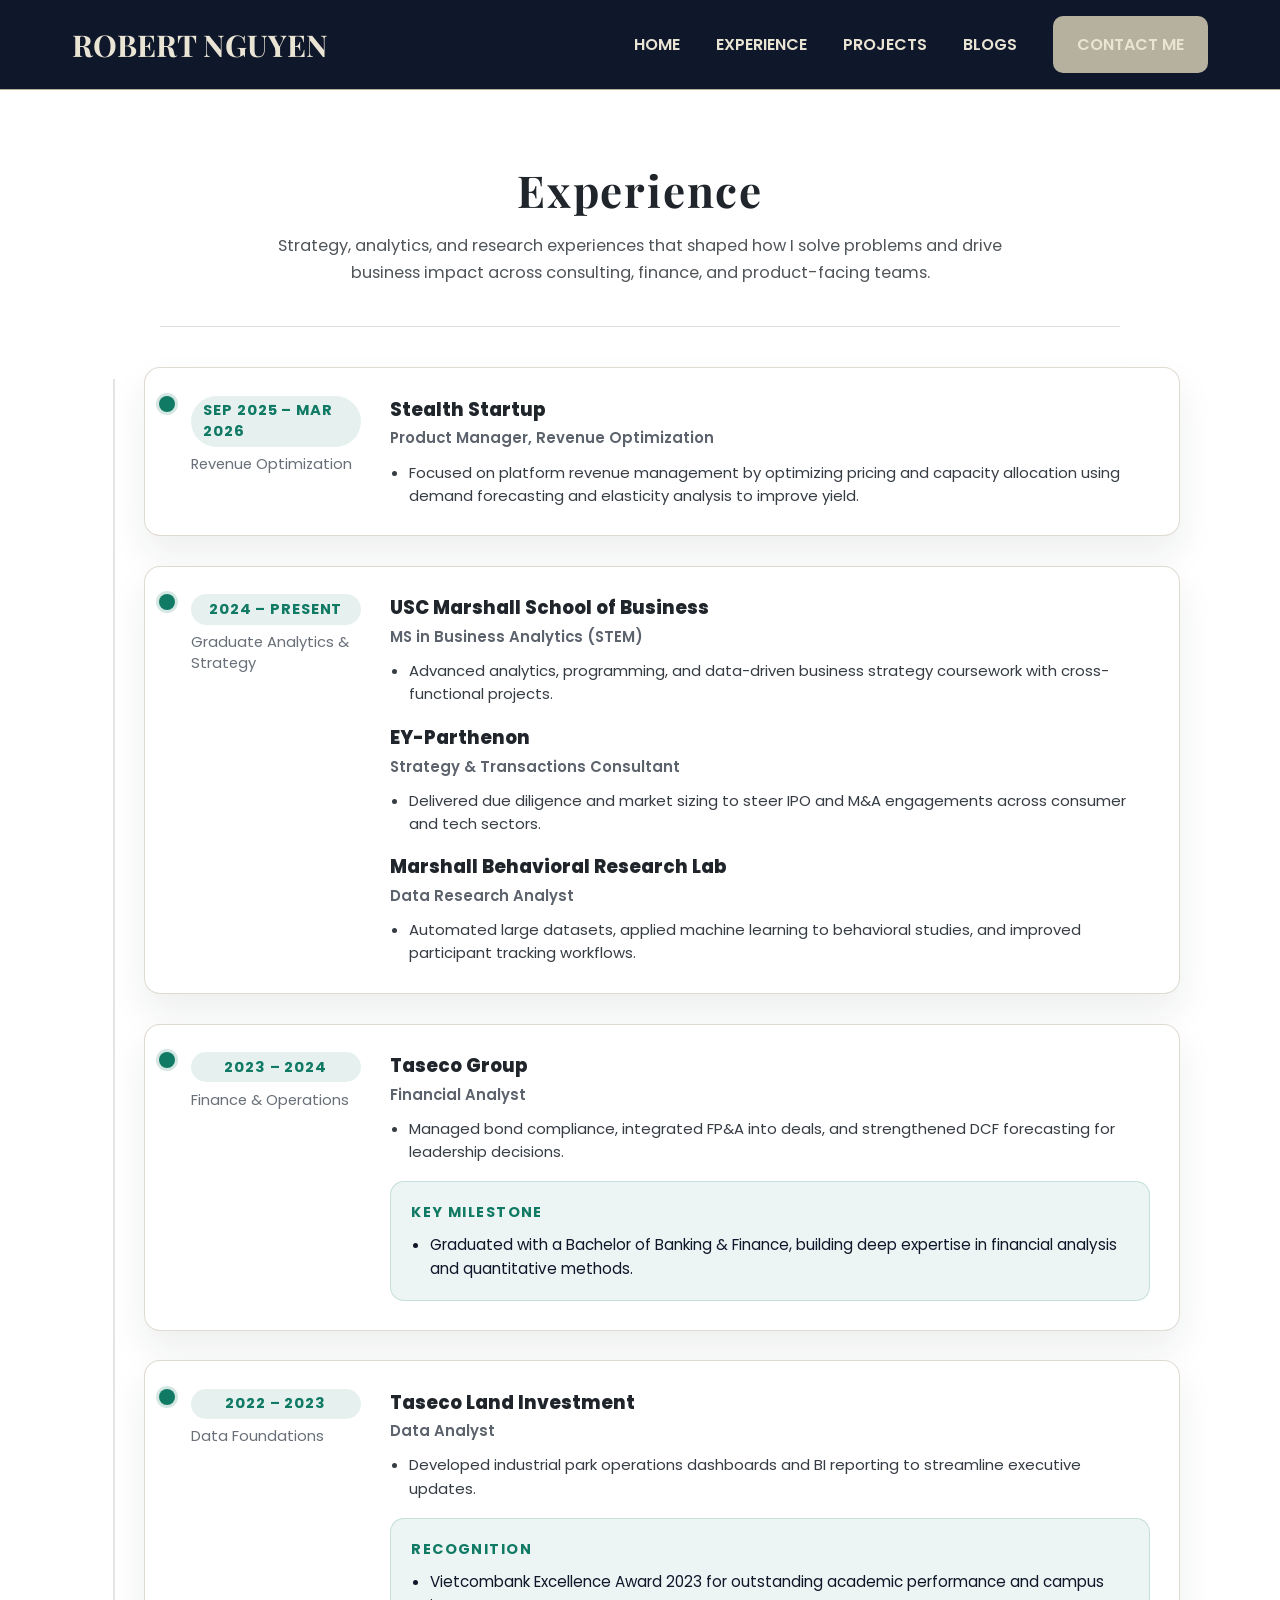
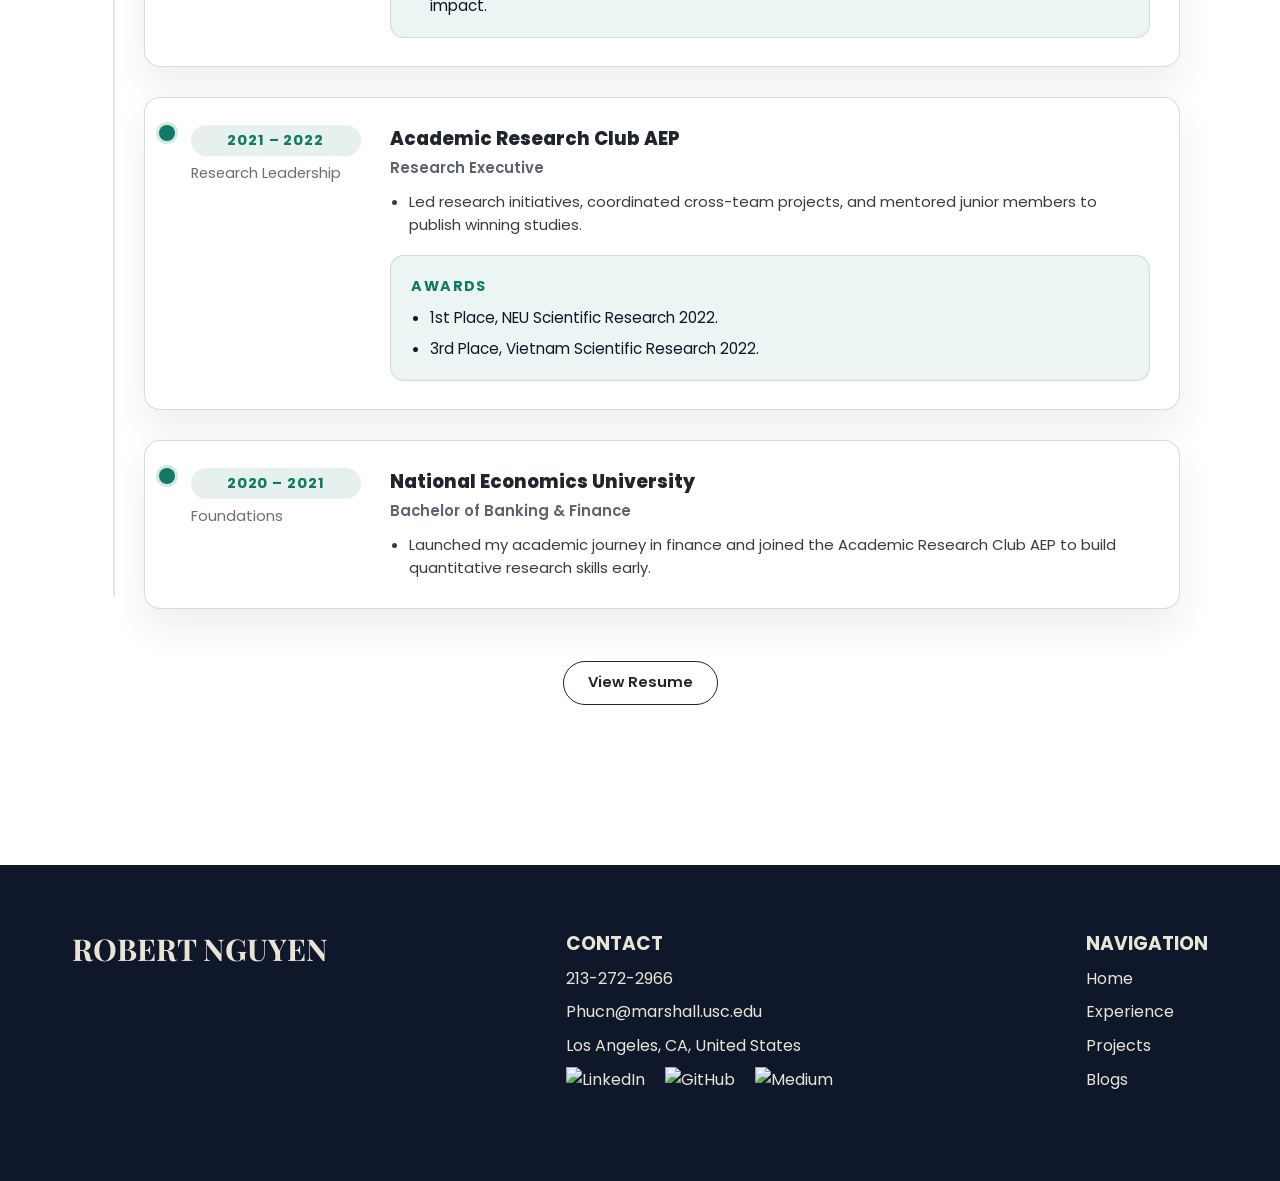
==== experience/index.html @ 3554403c "update" ====
<!DOCTYPE html>
<html lang="en">
<head>
  <meta charset="utf-8" />
  <meta name="viewport" content="width=device-width, initial-scale=1.0, maximum-scale=1.0, user-scalable=no" />
  <meta name="format-detection" content="telephone=no, date=no, address=no, email=no">
  <title>Robert Nguyen | My Experience</title>
  <link href="https://fonts.googleapis.com/css2?family=Playfair+Display:wght@600;700&family=Poppins:wght@400;600;900&display=swap" rel="stylesheet" />
  <link rel="icon" href="../favicon.ico" type="image/x-icon" sizes="any" />
  <style>
    *, *::before, *::after { box-sizing: border-box; }

    :root{
      --01:#f2f2f2;
      --02:#eae4d5;
      --03:#b6b09f;
      --04:#0f172a;
      --05:#ffffff;
      --06:#117a65;
      --07:#ea580c;
      --08:#757575;

      --font-playfair:'Playfair Display',serif;
      --font-poppins:'Poppins',sans-serif;

      --milestonesTitle: 2.75rem;
      --milestoneHeading: 1.15rem;
    }

    body{ margin:0; font-family:var(--font-poppins); background:var(--04); color:var(--01); }

    /* Header */
    header.site-header{
      background-color: var(--04);
      display:flex; justify-content:center; align-items:center;
      padding:1rem 0; position:fixed; top:0; width:100%; z-index:1000;
      border-bottom:1px solid var(--03);
    }
    .nav-container{ display:flex; justify-content:space-between; align-items:center; max-width:1200px; width:100%; padding:0 2rem; position:relative; }
    .logo,.footer-brand h2{ font-family:var(--font-playfair); font-size:30px; font-weight:700; color:var(--02); text-decoration:none; }
    .menu-toggle{ display:none; font-size:28px; color:var(--05); background:none; border:none; z-index:1001; }
    .nav-menu{ display:flex; align-items:center; gap:2.25rem; }
    .nav-menu a{ color:var(--02); text-decoration:none; font-weight:600; font-size:16px; transition:transform .2s,color .2s,text-shadow .2s; }
    .nav-menu a:hover{ transform:scale(1.05); text-shadow:0 0 6px var(--02); }
    .btn-contact{ background-color:var(--03); color:var(--05); padding:1rem 1.5rem; font-size:16px; font-weight:600; border-radius:10px; text-align:center; text-decoration:none; transition:all 0.2s ease-in-out; }
    .btn-contact:hover{ background-color:var(--06); transform:scale(1.05); }

    /* ===================== MILESTONES ===================== */
    .milestone-section{
      background:var(--05); /*f8f5f0*/
      color:#1f252b;
      padding:6rem 2rem 10rem;
    }
    .milestone-header{
      text-align:center;
      max-width:840px;
      margin:0 auto 2.5rem;
      padding:4rem 2rem 0rem;
    }
    .milestone-title{
      margin:0;
      font-family:var(--font-playfair);
      font-weight:700;
      font-size:var(--milestonesTitle);
      letter-spacing:0.04em;
      color:#1f252b;
    }
    .milestone-intro{
      margin:0.85rem auto 0;
      font-size:1.02rem;
      line-height:1.65;
      color:#50555a;
    }
    .milestone-divider{
      border:none;
      border-top:1px solid rgba(31,37,43,0.16);
      max-width:960px;
      margin:0 auto 2.5rem;
    }
    .milestone-list{
      position:relative;
      max-width:1080px;
      margin:0 auto;
      display:flex;
      flex-direction:column;
      gap:1.85rem;
      padding-left:2.75rem;
    }
    .milestone-list::before{
      content:"";
      position:absolute;
      top:12px;
      bottom:12px;
      left:0.8rem;
      width:2px;
      background:rgba(31,37,43,0.12);
    }
    .milestone-item{
      position:relative;
      display:flex;
      gap:1.85rem;
      align-items:flex-start;
      background: var(--05); /*f8f5f0*/
      border-radius:16px;
      border:1px solid rgba(186,175,156,0.45);
      box-shadow:0 18px 36px rgba(31,37,43,0.08);
      padding:1.7rem 1.8rem 1.8rem 2.85rem;
    }
    .milestone-item::before{
      content:"";
      position:absolute;
      left:0.85rem;
      top:1.7rem;
      width:16px;
      height:16px;
      border-radius:50%;
      background:var(--06);
      box-shadow:0 0 0 3px rgba(17,122,101,0.18);
    }
    .milestone-marker{
      flex:0 0 170px;
      display:flex;
      flex-direction:column;
      gap:0.45rem;
    }
    .milestone-year{
      display:inline-flex;
      align-items:center;
      justify-content:center;
      padding:0.3rem 0.8rem;
      border-radius:999px;
      background:rgba(17,122,101,0.1);
      color:var(--06);
      font-weight:700;
      letter-spacing:0.06em;
      text-transform:uppercase;
      font-size:0.92rem;
    }
    .milestone-label{
      font-size:0.92rem;
      color:#697079;
      line-height:1.4;
    }
    .milestone-details{
      flex:1;
      display:flex;
      flex-direction:column;
      gap:1.15rem;
    }
    .milestone-block h3{
      margin:0;
      font-size:var(--milestoneHeading);
      font-weight:800;
      color:#1f252b;
    }
    .milestone-role{
      margin:0.3rem 0 0;
      font-size:0.93rem;
      font-weight:600;
      color:#5c636d;
    }
    .milestone-points{
      margin:0.7rem 0 0;
      padding-left:1.2rem;
      color:#363c43;
      line-height:1.55;
      font-size:0.93rem;
    }
    .milestone-points li + li{
      margin-top:0.4rem;
    }
    .milestone-highlight{
      padding:1.25rem 1.25rem 1.15rem;
      border-radius:14px;
      background:rgba(17,122,101,0.08);
      border:1px solid rgba(17,122,101,0.18);
    }
    .milestone-highlight h4{
      margin:0 0 0.6rem;
      font-size:0.9rem;
      letter-spacing:0.1em;
      text-transform:uppercase;
      color:var(--06);
      font-weight:700;
    }
    .milestone-highlight ul{
      margin:0;
      padding-left:1.2rem;
      color:var(--04);
      line-height:1.6;
      font-size:0.95rem;
    }
    .milestone-highlight li + li{
      margin-top:0.4rem;
    }
    .milestone-cta{
      text-align:center;
      margin-top:3.25rem;
    }
    .resume-link{
      display:inline-flex;
      align-items:center;
      gap:0.55rem;
      padding:0.65rem 1.5rem;
      border-radius:999px;
      border:1px solid #1f252b;
      color:#1f252b;
      font-size:0.92rem;
      font-weight:600;
      text-decoration:none;
      transition:transform 0.2s ease, background 0.2s ease, color 0.2s ease, box-shadow 0.2s ease;
    }
    .resume-link:hover{
      transform:translateY(-1px);
      background:#1f252b;
      color:#fffdf5;
      box-shadow:0 10px 24px rgba(31,37,43,0.15);
    }

    /* Footer */
    .site-footer{ background:var(--04); color:var(--02); padding:4rem 2rem 5rem; }
    .footer-container{ max-width:1200px; margin:0 auto; display:flex; flex-wrap:wrap; padding:0 2rem; gap:5rem; justify-content:space-between; align-items:flex-start; }
    .footer-brand h2,.footer-contact h3,.footer-nav h3{ margin-top:0; padding-top:0; }
    .footer-contact h3,.footer-nav h3{ color:var(--02); margin-bottom:.5rem; }
    .footer-contact ul,.footer-nav ul{ list-style:none; padding:0; margin:0; }
    .footer-contact li,.footer-nav li{ font-size:1rem; line-height:1.6; color:var(--02); margin-bottom:.5rem; }
    .footer-contact a,.footer-nav a{ color:var(--02); text-decoration:none; transition:color .2s; }
    .footer-contact a:hover,.footer-nav a:hover{ color:var(--05); }
    .footer-icon{ width:24px; height:24px; margin-right:1rem; vertical-align:middle; }

    /* ============== Mobile tweaks ============== */
    @media(max-width:768px){
      .nav-container{ flex-direction:column; gap:1rem; padding:1rem; }
      .logo,.footer-brand h2{ font-size:28px; }
      .menu-toggle{ display:block; position:absolute; right:2rem; top:1rem; }
      .nav-menu{
        flex-direction:column; gap:.75rem; width:100%; background:var(--04);
        position:absolute; top:70px; left:0; overflow:hidden; max-height:0; opacity:0; transition:all .3s;
      }
      .nav-menu.show{ max-height:500px; padding:1rem 0; opacity:1; }
      .nav-menu a{ width:100%; text-align:center; padding:.75rem 0; }

      .milestone-list{
        padding-left:2rem;
      }
      .milestone-list::before{
        left:0.65rem;
      }
      .milestone-item{
        flex-direction:column;
        gap:1.1rem;
        padding:1.4rem 1.4rem 1.45rem 2.2rem;
      }
      .milestone-item::before{
        top:1.5rem;
      }
      .milestone-marker{
        flex:0 0 auto;
      }
      .milestone-year{
        font-size:0.88rem;
      }
      .milestone-label{
        font-size:0.88rem;
      }
      .milestone-details{
        gap:0.9rem;
      }
      .milestone-points{
        font-size:0.88rem;
      }

      .milestone-section{ padding:6rem 1.5rem 4.75rem; }
      .milestone-title{ font-size:2.15rem; }
      .milestone-intro{ font-size:0.95rem; }

    }
  </style>
</head>

<body>
  <header class="site-header">
    <div class="nav-container">
      <a class="logo" href="https://Robertn02.github.io/website/">ROBERT NGUYEN</a>

      <button class="menu-toggle" id="menu-toggle" aria-expanded="false" aria-controls="nav-menu">☰</button>

      <nav class="nav-menu" id="nav-menu">
        <a href="https://Robertn02.github.io/website/">HOME</a>
        <a href="https://Robertn02.github.io/website/experience/">EXPERIENCE</a>
        <a href="https://Robertn02.github.io/website/projects/">PROJECTS</a>
        <a href="https://Robertn02.github.io/website/blogs/">BLOGS</a>
        <a href="https://Robertn02.github.io/website/#contact" class="btn-contact">CONTACT ME</a>
      </nav>
    </div>
  </header>

  <main>
    <!-- Intro -->
    <section class="milestone-section">
      <div class="milestone-header">
        <h1 class="milestone-title">Experience</h1>
        <p class="milestone-intro">Strategy, analytics, and research experiences that shaped how I solve problems and drive business impact across consulting, finance, and product-facing teams.</p>
      </div>
      <hr class="milestone-divider" />

      <div class="milestone-list">
        <article class="milestone-item">
          <div class="milestone-marker">
            <span class="milestone-year">Sep 2025 – Mar 2026</span>
            <span class="milestone-label">Revenue Optimization</span>
          </div>
          <div class="milestone-details">
            <div class="milestone-block">
              <h3>Stealth Startup</h3>
              <p class="milestone-role">Product Manager, Revenue Optimization</p>
              <ul class="milestone-points">
                <li>Focused on platform revenue management by optimizing pricing and capacity allocation using demand forecasting and elasticity analysis to improve yield.</li>
              </ul>
            </div>
          </div>
        </article>

        <article class="milestone-item">
          <div class="milestone-marker">
            <span class="milestone-year">2024 – Present</span>
            <span class="milestone-label">Graduate Analytics & Strategy</span>
          </div>
          <div class="milestone-details">
            <div class="milestone-block">
              <h3>USC Marshall School of Business</h3>
              <p class="milestone-role">MS in Business Analytics (STEM)</p>
              <ul class="milestone-points">
                <li>Advanced analytics, programming, and data-driven business strategy coursework with cross-functional projects.</li>
              </ul>
            </div>
            <div class="milestone-block">
              <h3>EY-Parthenon</h3>
              <p class="milestone-role">Strategy & Transactions Consultant</p>
              <ul class="milestone-points">
                <li>Delivered due diligence and market sizing to steer IPO and M&A engagements across consumer and tech sectors.</li>
              </ul>
            </div>
            <div class="milestone-block">
              <h3>Marshall Behavioral Research Lab</h3>
              <p class="milestone-role">Data Research Analyst</p>
              <ul class="milestone-points">
                <li>Automated large datasets, applied machine learning to behavioral studies, and improved participant tracking workflows.</li>
              </ul>
            </div>
          </div>
        </article>

        <article class="milestone-item">
          <div class="milestone-marker">
            <span class="milestone-year">2023 – 2024</span>
            <span class="milestone-label">Finance & Operations</span>
          </div>
          <div class="milestone-details">
            <div class="milestone-block">
              <h3>Taseco Group</h3>
              <p class="milestone-role">Financial Analyst</p>
              <ul class="milestone-points">
                <li>Managed bond compliance, integrated FP&A into deals, and strengthened DCF forecasting for leadership decisions.</li>
              </ul>
            </div>
            <div class="milestone-highlight">
              <h4>Key Milestone</h4>
              <ul>
                <li>Graduated with a Bachelor of Banking & Finance, building deep expertise in financial analysis and quantitative methods.</li>
              </ul>
            </div>
          </div>
        </article>

        <article class="milestone-item">
          <div class="milestone-marker">
            <span class="milestone-year">2022 – 2023</span>
            <span class="milestone-label">Data Foundations</span>
          </div>
          <div class="milestone-details">
            <div class="milestone-block">
              <h3>Taseco Land Investment</h3>
              <p class="milestone-role">Data Analyst</p>
              <ul class="milestone-points">
                <li>Developed industrial park operations dashboards and BI reporting to streamline executive updates.</li>
              </ul>
            </div>
            <div class="milestone-highlight">
              <h4>Recognition</h4>
              <ul>
                <li>Vietcombank Excellence Award 2023 for outstanding academic performance and campus impact.</li>
              </ul>
            </div>
          </div>
        </article>

        <article class="milestone-item">
          <div class="milestone-marker">
            <span class="milestone-year">2021 – 2022</span>
            <span class="milestone-label">Research Leadership</span>
          </div>
          <div class="milestone-details">
            <div class="milestone-block">
              <h3>Academic Research Club AEP</h3>
              <p class="milestone-role">Research Executive</p>
              <ul class="milestone-points">
                <li>Led research initiatives, coordinated cross-team projects, and mentored junior members to publish winning studies.</li>
              </ul>
            </div>
            <div class="milestone-highlight">
              <h4>Awards</h4>
              <ul>
                <li>1st Place, NEU Scientific Research 2022.</li>
                <li>3rd Place, Vietnam Scientific Research 2022.</li>
              </ul>
            </div>
          </div>
        </article>

        <article class="milestone-item">
          <div class="milestone-marker">
            <span class="milestone-year">2020 – 2021</span>
            <span class="milestone-label">Foundations</span>
          </div>
          <div class="milestone-details">
            <div class="milestone-block">
              <h3>National Economics University</h3>
              <p class="milestone-role">Bachelor of Banking & Finance</p>
              <ul class="milestone-points">
                <li>Launched my academic journey in finance and joined the Academic Research Club AEP to build quantitative research skills early.</li>
              </ul>
            </div>
          </div>
        </article>
      </div>

      <div class="milestone-cta">
        <a class="resume-link" href="Resume.pdf" target="_blank" rel="noopener">View Resume</a>
      </div>
    </section>

  </main>

  <footer class="site-footer">
    <div class="footer-container">
     <div class="footer-brand"><h2>ROBERT NGUYEN</h2></div>
     <div class="footer-contact">
       <h3>CONTACT</h3>
       <ul>
         <li><a href="tel:+12132722966">213-272-2966</a></li>
          <li><a href="mailto:Phucn@marshall.usc.edu">Phucn@marshall.usc.edu</a></li>
          <li>Los Angeles, CA, United States</li>
          <li>
            <a href="https://www.linkedin.com/in/phucnh2402/" target="_blank" rel="noopener"><img src="../Images/Logos/LinkedIn.webp" alt="LinkedIn" class="footer-icon" /></a>
            <a href="https://github.com/Robertn02" target="_blank" rel="noopener"><img src="../Images/Logos/GitHub.png" alt="GitHub" class="footer-icon" /></a>
            <a href="https://medium.com/@Robertn02" target="_blank" rel="noopener"><img src="../Images/Logos/Medium.png" alt="Medium" class="footer-icon" /></a>
          </li>
        </ul>
      </div>
      <div class="footer-nav">
        <h3>NAVIGATION</h3>
        <ul>
          <li><a href="https://Robertn02.github.io/website/">Home</a></li>
          <li><a href="https://Robertn02.github.io/website/experience/">Experience</a></li>
          <li><a href="https://Robertn02.github.io/website/projects/">Projects</a></li>
          <li><a href="https://Robertn02.github.io/website/blogs/">Blogs</a></li>
        </ul>
      </div>
    </div>
  </footer>

  <!-- Menu toggle -->
  <script>
    const toggleBtn = document.getElementById('menu-toggle');
    const navMenu  = document.getElementById('nav-menu');
    if (toggleBtn && navMenu) {
      toggleBtn.addEventListener('click', () => {
        const expanded = toggleBtn.getAttribute('aria-expanded') === 'true';
        toggleBtn.setAttribute('aria-expanded', String(!expanded));
        navMenu.classList.toggle('show');
        toggleBtn.textContent = navMenu.classList.contains('show') ? '✕' : '☰';
      });
    }
  </script>

</body>
</html>
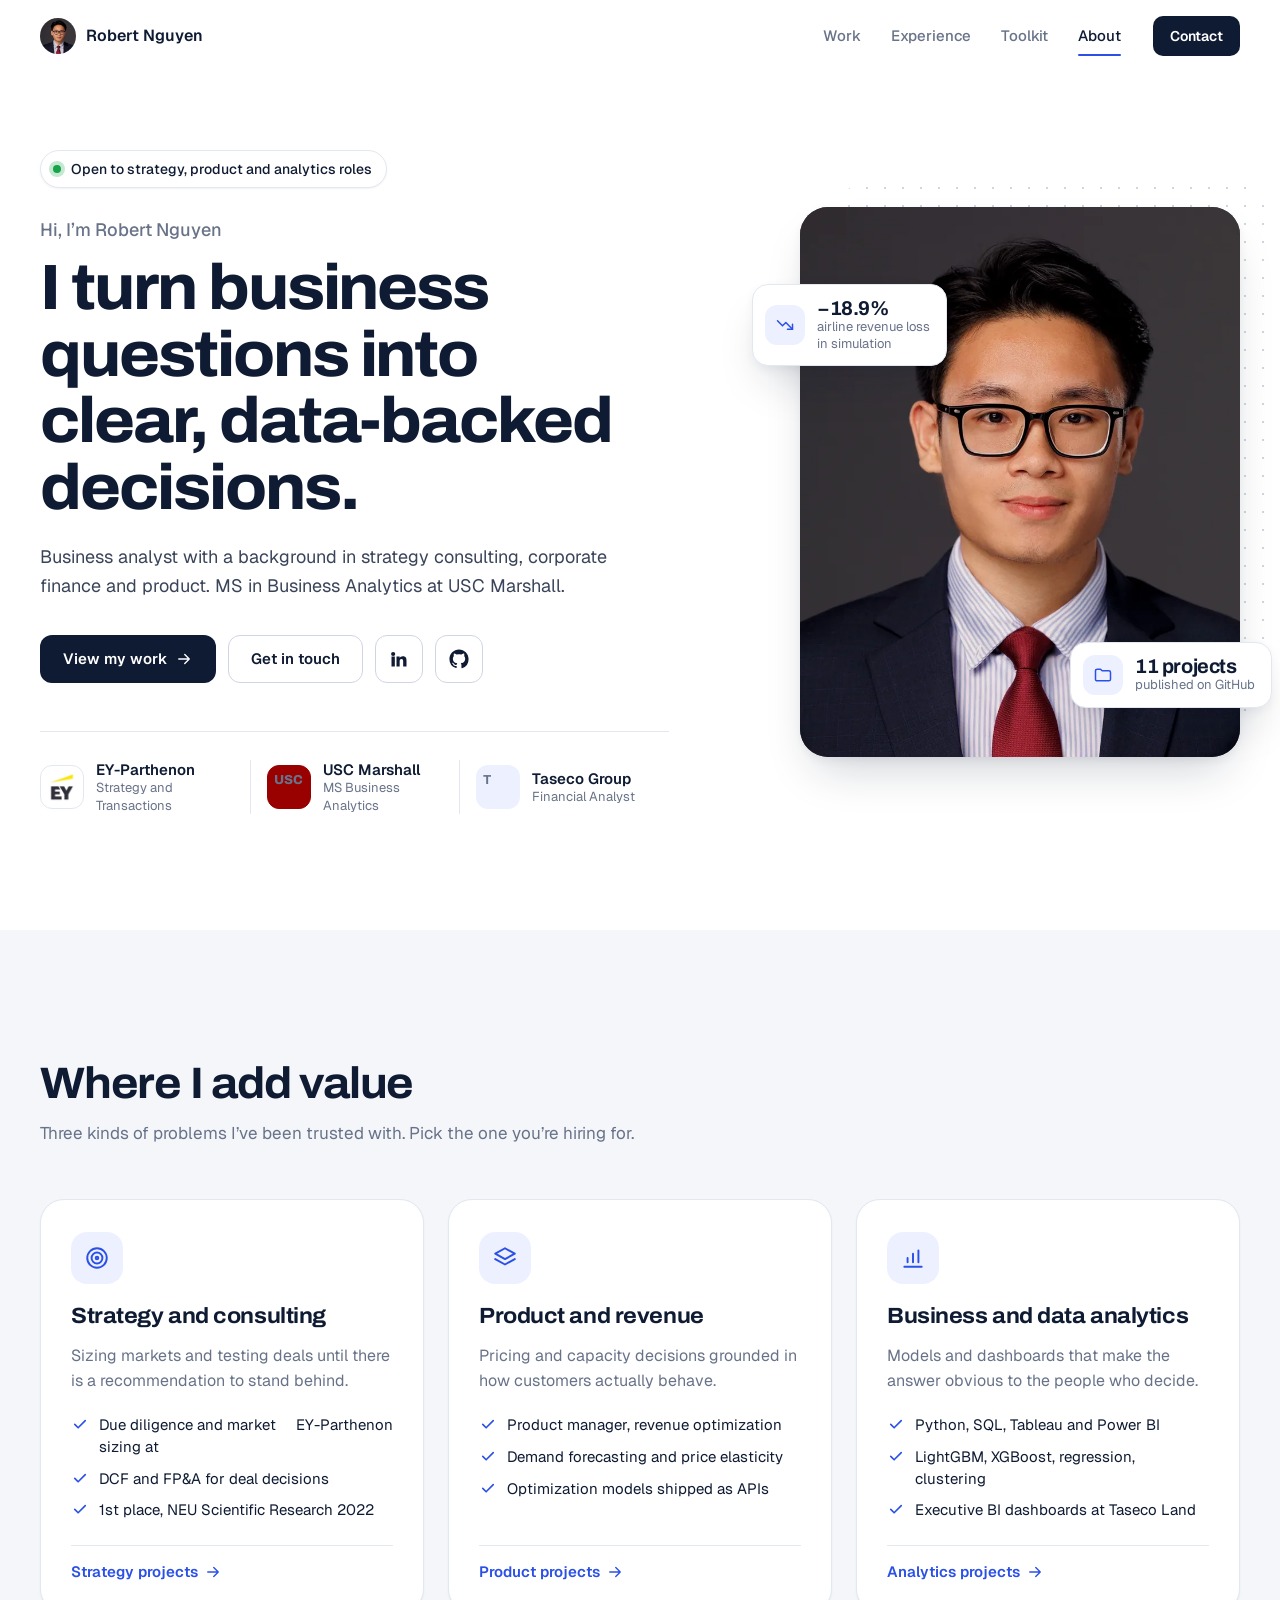
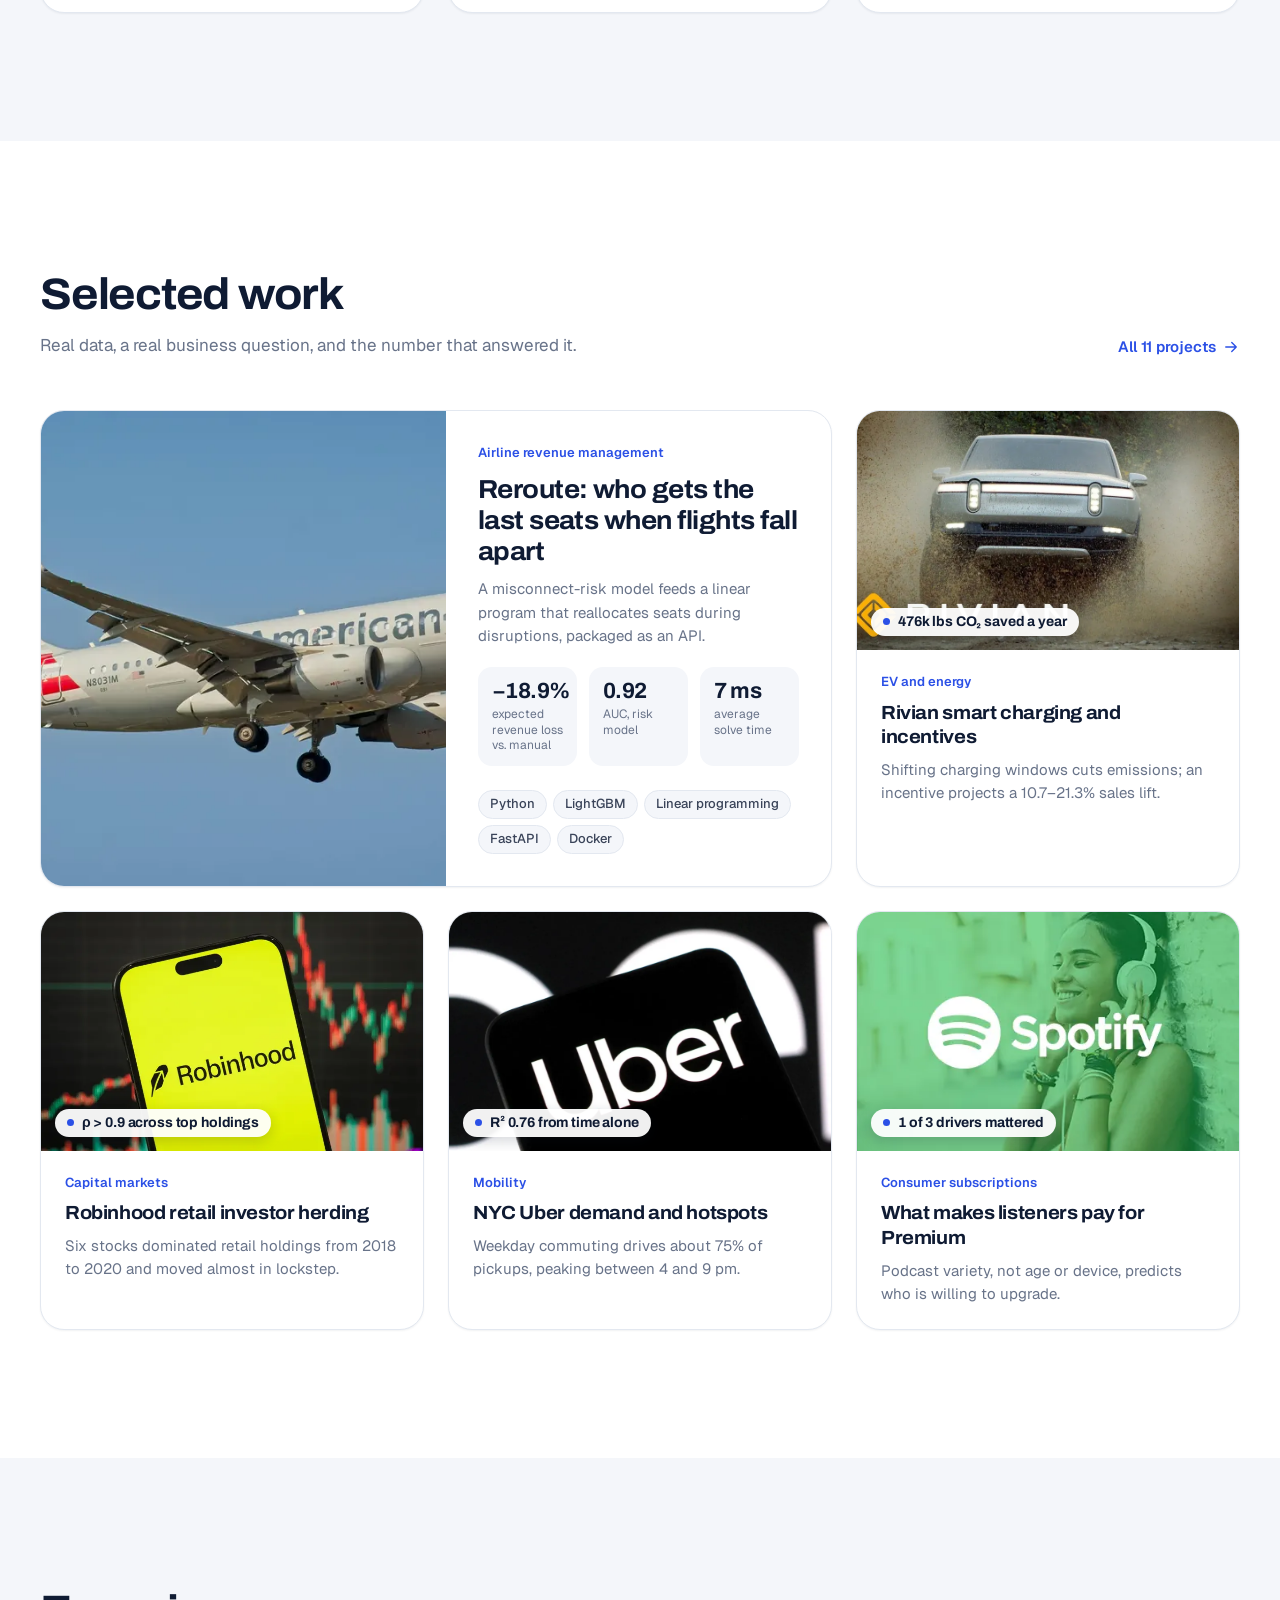
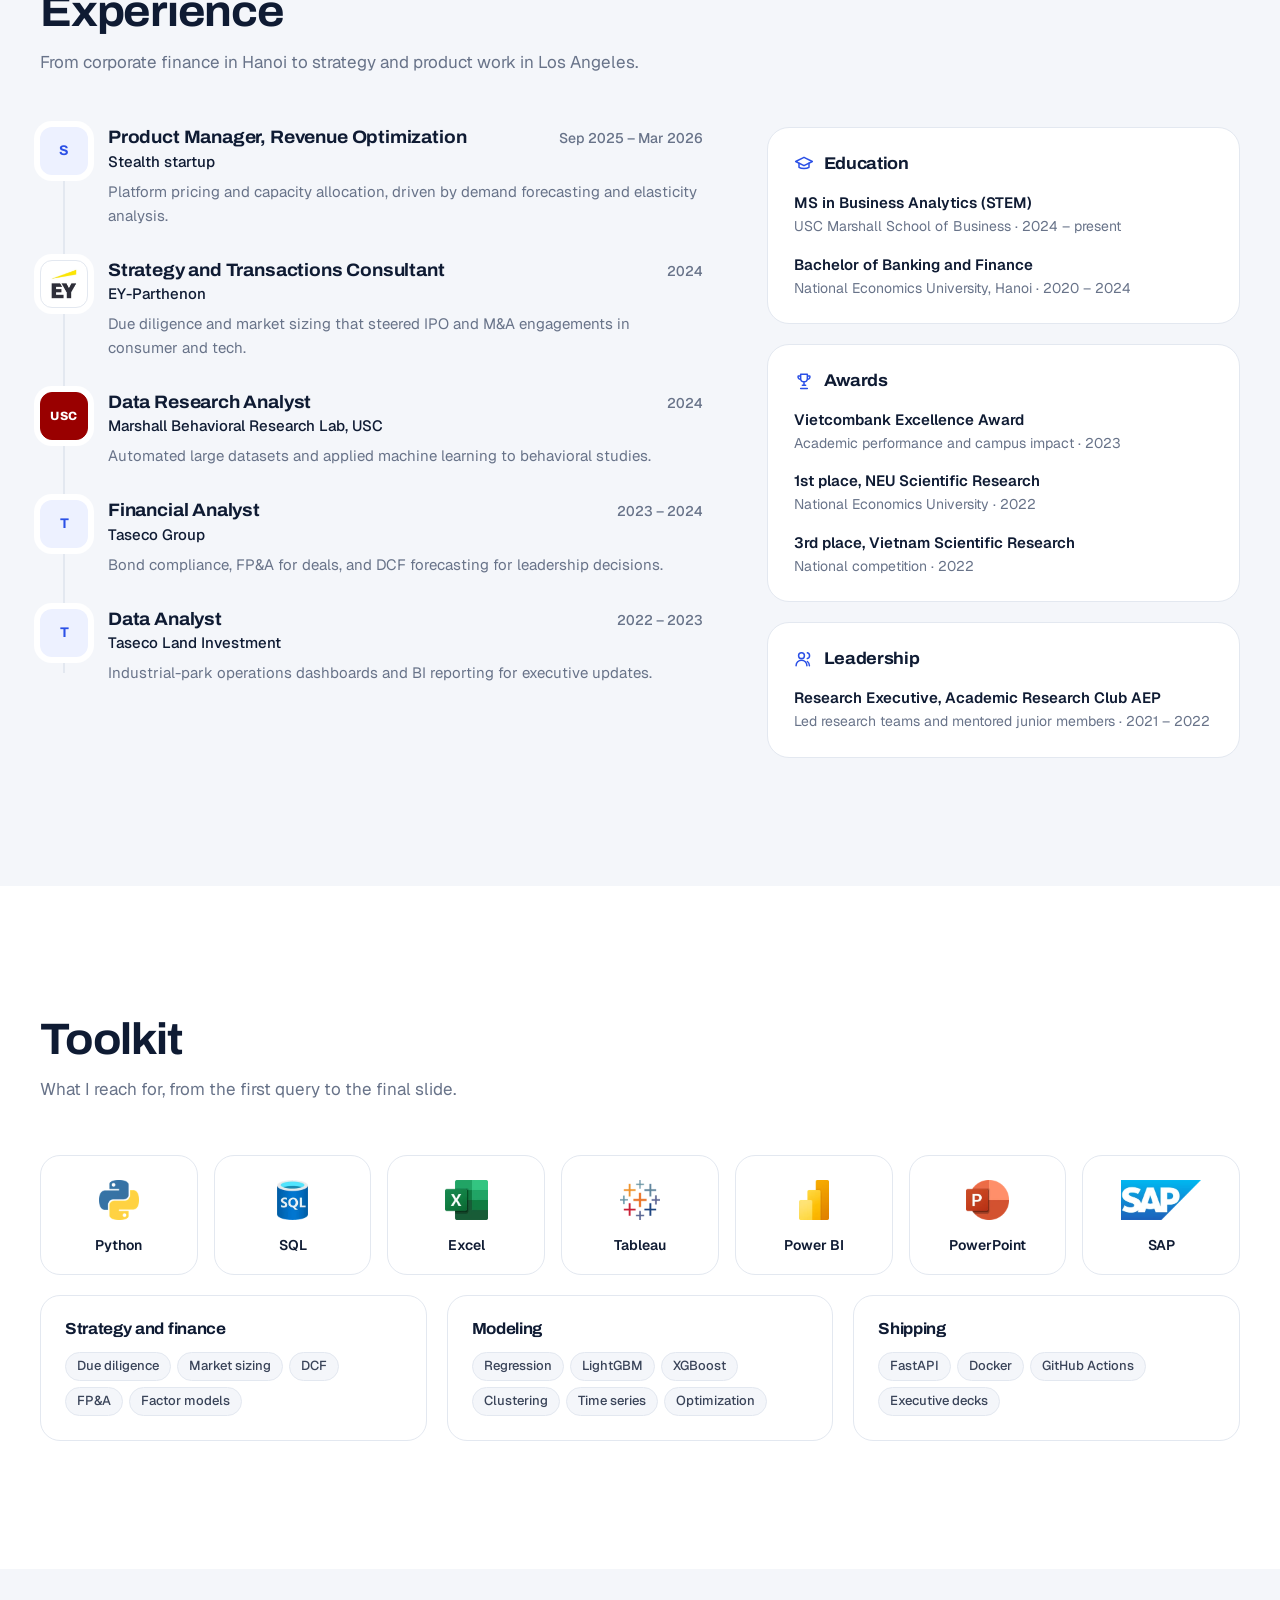
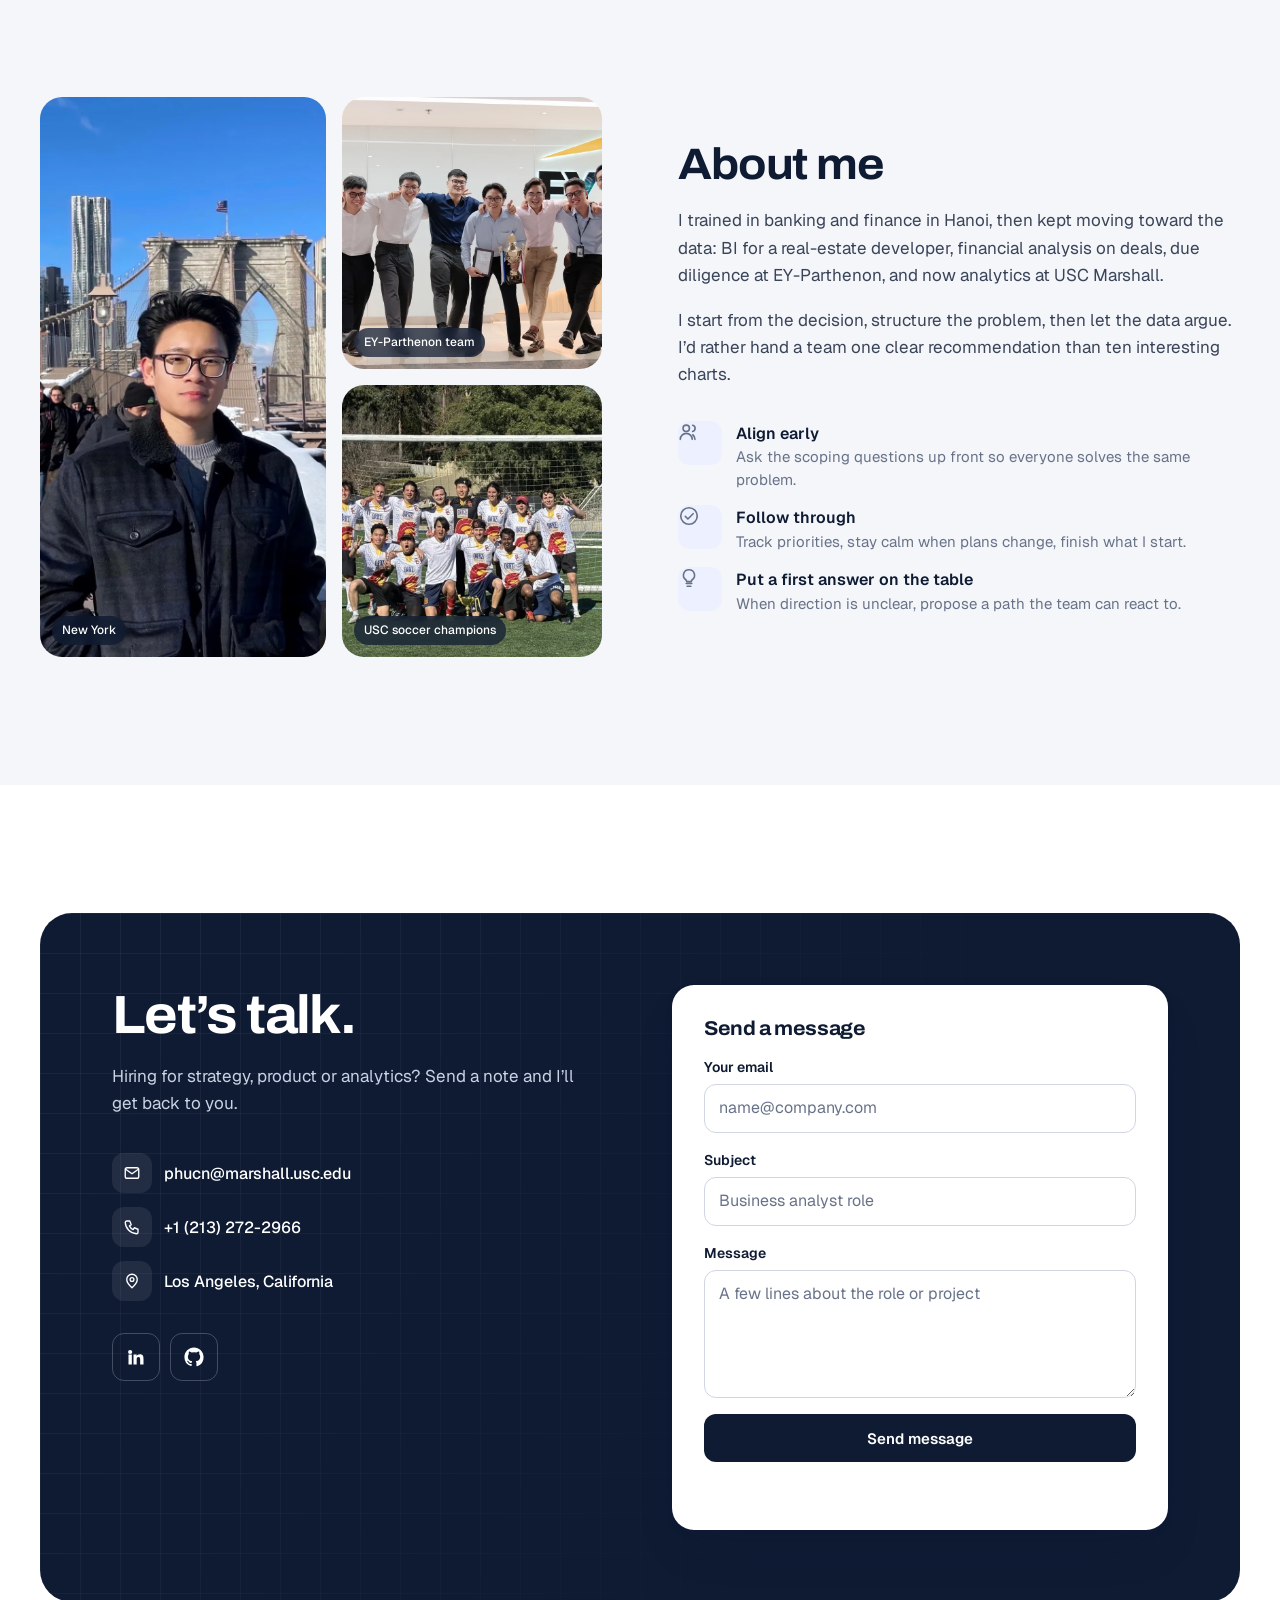
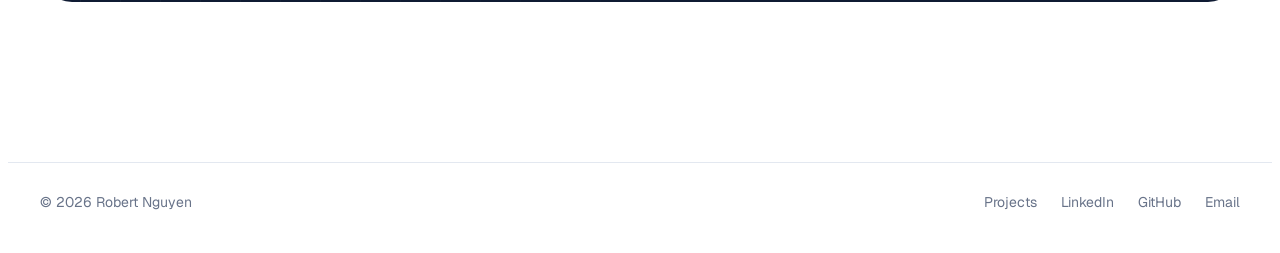
==== commit 0b13ff82: "Redesign portfolio: visual card layout, shared assets - Rebuild home page: hero with portrait and pr" ====
--- a/experience/index.html
+++ b/experience/index.html
@@ -1,488 +1,14 @@
 <!DOCTYPE html>
 <html lang="en">
 <head>
-  <meta charset="utf-8" />
-  <meta name="viewport" content="width=device-width, initial-scale=1.0, maximum-scale=1.0, user-scalable=no" />
-  <meta name="format-detection" content="telephone=no, date=no, address=no, email=no">
-  <title>Robert Nguyen | My Experience</title>
-  <link href="https://fonts.googleapis.com/css2?family=Playfair+Display:wght@600;700&family=Poppins:wght@400;600;900&display=swap" rel="stylesheet" />
-  <link rel="icon" href="../favicon.ico" type="image/x-icon" sizes="any" />
-  <style>
-    *, *::before, *::after { box-sizing: border-box; }
-
-    :root{
-      --01:#f2f2f2;
-      --02:#eae4d5;
-      --03:#b6b09f;
-      --04:#0f172a;
-      --05:#ffffff;
-      --06:#117a65;
-      --07:#ea580c;
-      --08:#757575;
-
-      --font-playfair:'Playfair Display',serif;
-      --font-poppins:'Poppins',sans-serif;
-
-      --milestonesTitle: 2.75rem;
-      --milestoneHeading: 1.15rem;
-    }
-
-    body{ margin:0; font-family:var(--font-poppins); background:var(--04); color:var(--01); }
-
-    /* Header */
-    header.site-header{
-      background-color: var(--04);
-      display:flex; justify-content:center; align-items:center;
-      padding:1rem 0; position:fixed; top:0; width:100%; z-index:1000;
-      border-bottom:1px solid var(--03);
-    }
-    .nav-container{ display:flex; justify-content:space-between; align-items:center; max-width:1200px; width:100%; padding:0 2rem; position:relative; }
-    .logo,.footer-brand h2{ font-family:var(--font-playfair); font-size:30px; font-weight:700; color:var(--02); text-decoration:none; }
-    .menu-toggle{ display:none; font-size:28px; color:var(--05); background:none; border:none; z-index:1001; }
-    .nav-menu{ display:flex; align-items:center; gap:2.25rem; }
-    .nav-menu a{ color:var(--02); text-decoration:none; font-weight:600; font-size:16px; transition:transform .2s,color .2s,text-shadow .2s; }
-    .nav-menu a:hover{ transform:scale(1.05); text-shadow:0 0 6px var(--02); }
-    .btn-contact{ background-color:var(--03); color:var(--05); padding:1rem 1.5rem; font-size:16px; font-weight:600; border-radius:10px; text-align:center; text-decoration:none; transition:all 0.2s ease-in-out; }
-    .btn-contact:hover{ background-color:var(--06); transform:scale(1.05); }
-
-    /* ===================== MILESTONES ===================== */
-    .milestone-section{
-      background:var(--05); /*f8f5f0*/
-      color:#1f252b;
-      padding:6rem 2rem 10rem;
-    }
-    .milestone-header{
-      text-align:center;
-      max-width:840px;
-      margin:0 auto 2.5rem;
-      padding:4rem 2rem 0rem;
-    }
-    .milestone-title{
-      margin:0;
-      font-family:var(--font-playfair);
-      font-weight:700;
-      font-size:var(--milestonesTitle);
-      letter-spacing:0.04em;
-      color:#1f252b;
-    }
-    .milestone-intro{
-      margin:0.85rem auto 0;
-      font-size:1.02rem;
-      line-height:1.65;
-      color:#50555a;
-    }
-    .milestone-divider{
-      border:none;
-      border-top:1px solid rgba(31,37,43,0.16);
-      max-width:960px;
-      margin:0 auto 2.5rem;
-    }
-    .milestone-list{
-      position:relative;
-      max-width:1080px;
-      margin:0 auto;
-      display:flex;
-      flex-direction:column;
-      gap:1.85rem;
-      padding-left:2.75rem;
-    }
-    .milestone-list::before{
-      content:"";
-      position:absolute;
-      top:12px;
-      bottom:12px;
-      left:0.8rem;
-      width:2px;
-      background:rgba(31,37,43,0.12);
-    }
-    .milestone-item{
-      position:relative;
-      display:flex;
-      gap:1.85rem;
-      align-items:flex-start;
-      background: var(--05); /*f8f5f0*/
-      border-radius:16px;
-      border:1px solid rgba(186,175,156,0.45);
-      box-shadow:0 18px 36px rgba(31,37,43,0.08);
-      padding:1.7rem 1.8rem 1.8rem 2.85rem;
-    }
-    .milestone-item::before{
-      content:"";
-      position:absolute;
-      left:0.85rem;
-      top:1.7rem;
-      width:16px;
-      height:16px;
-      border-radius:50%;
-      background:var(--06);
-      box-shadow:0 0 0 3px rgba(17,122,101,0.18);
-    }
-    .milestone-marker{
-      flex:0 0 170px;
-      display:flex;
-      flex-direction:column;
-      gap:0.45rem;
-    }
-    .milestone-year{
-      display:inline-flex;
-      align-items:center;
-      justify-content:center;
-      padding:0.3rem 0.8rem;
-      border-radius:999px;
-      background:rgba(17,122,101,0.1);
-      color:var(--06);
-      font-weight:700;
-      letter-spacing:0.06em;
-      text-transform:uppercase;
-      font-size:0.92rem;
-    }
-    .milestone-label{
-      font-size:0.92rem;
-      color:#697079;
-      line-height:1.4;
-    }
-    .milestone-details{
-      flex:1;
-      display:flex;
-      flex-direction:column;
-      gap:1.15rem;
-    }
-    .milestone-block h3{
-      margin:0;
-      font-size:var(--milestoneHeading);
-      font-weight:800;
-      color:#1f252b;
-    }
-    .milestone-role{
-      margin:0.3rem 0 0;
-      font-size:0.93rem;
-      font-weight:600;
-      color:#5c636d;
-    }
-    .milestone-points{
-      margin:0.7rem 0 0;
-      padding-left:1.2rem;
-      color:#363c43;
-      line-height:1.55;
-      font-size:0.93rem;
-    }
-    .milestone-points li + li{
-      margin-top:0.4rem;
-    }
-    .milestone-highlight{
-      padding:1.25rem 1.25rem 1.15rem;
-      border-radius:14px;
-      background:rgba(17,122,101,0.08);
-      border:1px solid rgba(17,122,101,0.18);
-    }
-    .milestone-highlight h4{
-      margin:0 0 0.6rem;
-      font-size:0.9rem;
-      letter-spacing:0.1em;
-      text-transform:uppercase;
-      color:var(--06);
-      font-weight:700;
-    }
-    .milestone-highlight ul{
-      margin:0;
-      padding-left:1.2rem;
-      color:var(--04);
-      line-height:1.6;
-      font-size:0.95rem;
-    }
-    .milestone-highlight li + li{
-      margin-top:0.4rem;
-    }
-    .milestone-cta{
-      text-align:center;
-      margin-top:3.25rem;
-    }
-    .resume-link{
-      display:inline-flex;
-      align-items:center;
-      gap:0.55rem;
-      padding:0.65rem 1.5rem;
-      border-radius:999px;
-      border:1px solid #1f252b;
-      color:#1f252b;
-      font-size:0.92rem;
-      font-weight:600;
-      text-decoration:none;
-      transition:transform 0.2s ease, background 0.2s ease, color 0.2s ease, box-shadow 0.2s ease;
-    }
-    .resume-link:hover{
-      transform:translateY(-1px);
-      background:#1f252b;
-      color:#fffdf5;
-      box-shadow:0 10px 24px rgba(31,37,43,0.15);
-    }
-
-    /* Footer */
-    .site-footer{ background:var(--04); color:var(--02); padding:4rem 2rem 5rem; }
-    .footer-container{ max-width:1200px; margin:0 auto; display:flex; flex-wrap:wrap; padding:0 2rem; gap:5rem; justify-content:space-between; align-items:flex-start; }
-    .footer-brand h2,.footer-contact h3,.footer-nav h3{ margin-top:0; padding-top:0; }
-    .footer-contact h3,.footer-nav h3{ color:var(--02); margin-bottom:.5rem; }
-    .footer-contact ul,.footer-nav ul{ list-style:none; padding:0; margin:0; }
-    .footer-contact li,.footer-nav li{ font-size:1rem; line-height:1.6; color:var(--02); margin-bottom:.5rem; }
-    .footer-contact a,.footer-nav a{ color:var(--02); text-decoration:none; transition:color .2s; }
-    .footer-contact a:hover,.footer-nav a:hover{ color:var(--05); }
-    .footer-icon{ width:24px; height:24px; margin-right:1rem; vertical-align:middle; }
-
-    /* ============== Mobile tweaks ============== */
-    @media(max-width:768px){
-      .nav-container{ flex-direction:column; gap:1rem; padding:1rem; }
-      .logo,.footer-brand h2{ font-size:28px; }
-      .menu-toggle{ display:block; position:absolute; right:2rem; top:1rem; }
-      .nav-menu{
-        flex-direction:column; gap:.75rem; width:100%; background:var(--04);
-        position:absolute; top:70px; left:0; overflow:hidden; max-height:0; opacity:0; transition:all .3s;
-      }
-      .nav-menu.show{ max-height:500px; padding:1rem 0; opacity:1; }
-      .nav-menu a{ width:100%; text-align:center; padding:.75rem 0; }
-
-      .milestone-list{
-        padding-left:2rem;
-      }
-      .milestone-list::before{
-        left:0.65rem;
-      }
-      .milestone-item{
-        flex-direction:column;
-        gap:1.1rem;
-        padding:1.4rem 1.4rem 1.45rem 2.2rem;
-      }
-      .milestone-item::before{
-        top:1.5rem;
-      }
-      .milestone-marker{
-        flex:0 0 auto;
-      }
-      .milestone-year{
-        font-size:0.88rem;
-      }
-      .milestone-label{
-        font-size:0.88rem;
-      }
-      .milestone-details{
-        gap:0.9rem;
-      }
-      .milestone-points{
-        font-size:0.88rem;
-      }
-
-      .milestone-section{ padding:6rem 1.5rem 4.75rem; }
-      .milestone-title{ font-size:2.15rem; }
-      .milestone-intro{ font-size:0.95rem; }
-
-    }
-  </style>
+  <meta charset="utf-8">
+  <title>Robert Nguyen</title>
+  <meta name="robots" content="noindex">
+  <link rel="canonical" href="https://robertn02.github.io/website/">
+  <meta http-equiv="refresh" content="0; url=../#experience">
+  <script>location.replace('../' + location.search + '#experience');</script>
 </head>
-
 <body>
-  <header class="site-header">
-    <div class="nav-container">
-      <a class="logo" href="https://Robertn02.github.io/website/">ROBERT NGUYEN</a>
-
-      <button class="menu-toggle" id="menu-toggle" aria-expanded="false" aria-controls="nav-menu">☰</button>
-
-      <nav class="nav-menu" id="nav-menu">
-        <a href="https://Robertn02.github.io/website/">HOME</a>
-        <a href="https://Robertn02.github.io/website/experience/">EXPERIENCE</a>
-        <a href="https://Robertn02.github.io/website/projects/">PROJECTS</a>
-        <a href="https://Robertn02.github.io/website/blogs/">BLOGS</a>
-        <a href="https://Robertn02.github.io/website/#contact" class="btn-contact">CONTACT ME</a>
-      </nav>
-    </div>
-  </header>
-
-  <main>
-    <!-- Intro -->
-    <section class="milestone-section">
-      <div class="milestone-header">
-        <h1 class="milestone-title">Experience</h1>
-        <p class="milestone-intro">Strategy, analytics, and research experiences that shaped how I solve problems and drive business impact across consulting, finance, and product-facing teams.</p>
-      </div>
-      <hr class="milestone-divider" />
-
-      <div class="milestone-list">
-        <article class="milestone-item">
-          <div class="milestone-marker">
-            <span class="milestone-year">Sep 2025 – Mar 2026</span>
-            <span class="milestone-label">Revenue Optimization</span>
-          </div>
-          <div class="milestone-details">
-            <div class="milestone-block">
-              <h3>Stealth Startup</h3>
-              <p class="milestone-role">Product Manager, Revenue Optimization</p>
-              <ul class="milestone-points">
-                <li>Focused on platform revenue management by optimizing pricing and capacity allocation using demand forecasting and elasticity analysis to improve yield.</li>
-              </ul>
-            </div>
-          </div>
-        </article>
-
-        <article class="milestone-item">
-          <div class="milestone-marker">
-            <span class="milestone-year">2024 – Present</span>
-            <span class="milestone-label">Graduate Analytics & Strategy</span>
-          </div>
-          <div class="milestone-details">
-            <div class="milestone-block">
-              <h3>USC Marshall School of Business</h3>
-              <p class="milestone-role">MS in Business Analytics (STEM)</p>
-              <ul class="milestone-points">
-                <li>Advanced analytics, programming, and data-driven business strategy coursework with cross-functional projects.</li>
-              </ul>
-            </div>
-            <div class="milestone-block">
-              <h3>EY-Parthenon</h3>
-              <p class="milestone-role">Strategy & Transactions Consultant</p>
-              <ul class="milestone-points">
-                <li>Delivered due diligence and market sizing to steer IPO and M&A engagements across consumer and tech sectors.</li>
-              </ul>
-            </div>
-            <div class="milestone-block">
-              <h3>Marshall Behavioral Research Lab</h3>
-              <p class="milestone-role">Data Research Analyst</p>
-              <ul class="milestone-points">
-                <li>Automated large datasets, applied machine learning to behavioral studies, and improved participant tracking workflows.</li>
-              </ul>
-            </div>
-          </div>
-        </article>
-
-        <article class="milestone-item">
-          <div class="milestone-marker">
-            <span class="milestone-year">2023 – 2024</span>
-            <span class="milestone-label">Finance & Operations</span>
-          </div>
-          <div class="milestone-details">
-            <div class="milestone-block">
-              <h3>Taseco Group</h3>
-              <p class="milestone-role">Financial Analyst</p>
-              <ul class="milestone-points">
-                <li>Managed bond compliance, integrated FP&A into deals, and strengthened DCF forecasting for leadership decisions.</li>
-              </ul>
-            </div>
-            <div class="milestone-highlight">
-              <h4>Key Milestone</h4>
-              <ul>
-                <li>Graduated with a Bachelor of Banking & Finance, building deep expertise in financial analysis and quantitative methods.</li>
-              </ul>
-            </div>
-          </div>
-        </article>
-
-        <article class="milestone-item">
-          <div class="milestone-marker">
-            <span class="milestone-year">2022 – 2023</span>
-            <span class="milestone-label">Data Foundations</span>
-          </div>
-          <div class="milestone-details">
-            <div class="milestone-block">
-              <h3>Taseco Land Investment</h3>
-              <p class="milestone-role">Data Analyst</p>
-              <ul class="milestone-points">
-                <li>Developed industrial park operations dashboards and BI reporting to streamline executive updates.</li>
-              </ul>
-            </div>
-            <div class="milestone-highlight">
-              <h4>Recognition</h4>
-              <ul>
-                <li>Vietcombank Excellence Award 2023 for outstanding academic performance and campus impact.</li>
-              </ul>
-            </div>
-          </div>
-        </article>
-
-        <article class="milestone-item">
-          <div class="milestone-marker">
-            <span class="milestone-year">2021 – 2022</span>
-            <span class="milestone-label">Research Leadership</span>
-          </div>
-          <div class="milestone-details">
-            <div class="milestone-block">
-              <h3>Academic Research Club AEP</h3>
-              <p class="milestone-role">Research Executive</p>
-              <ul class="milestone-points">
-                <li>Led research initiatives, coordinated cross-team projects, and mentored junior members to publish winning studies.</li>
-              </ul>
-            </div>
-            <div class="milestone-highlight">
-              <h4>Awards</h4>
-              <ul>
-                <li>1st Place, NEU Scientific Research 2022.</li>
-                <li>3rd Place, Vietnam Scientific Research 2022.</li>
-              </ul>
-            </div>
-          </div>
-        </article>
-
-        <article class="milestone-item">
-          <div class="milestone-marker">
-            <span class="milestone-year">2020 – 2021</span>
-            <span class="milestone-label">Foundations</span>
-          </div>
-          <div class="milestone-details">
-            <div class="milestone-block">
-              <h3>National Economics University</h3>
-              <p class="milestone-role">Bachelor of Banking & Finance</p>
-              <ul class="milestone-points">
-                <li>Launched my academic journey in finance and joined the Academic Research Club AEP to build quantitative research skills early.</li>
-              </ul>
-            </div>
-          </div>
-        </article>
-      </div>
-
-      <div class="milestone-cta">
-        <a class="resume-link" href="Resume.pdf" target="_blank" rel="noopener">View Resume</a>
-      </div>
-    </section>
-
-  </main>
-
-  <footer class="site-footer">
-    <div class="footer-container">
-     <div class="footer-brand"><h2>ROBERT NGUYEN</h2></div>
-     <div class="footer-contact">
-       <h3>CONTACT</h3>
-       <ul>
-         <li><a href="tel:+12132722966">213-272-2966</a></li>
-          <li><a href="mailto:Phucn@marshall.usc.edu">Phucn@marshall.usc.edu</a></li>
-          <li>Los Angeles, CA, United States</li>
-          <li>
-            <a href="https://www.linkedin.com/in/phucnh2402/" target="_blank" rel="noopener"><img src="../Images/Logos/LinkedIn.webp" alt="LinkedIn" class="footer-icon" /></a>
-            <a href="https://github.com/Robertn02" target="_blank" rel="noopener"><img src="../Images/Logos/GitHub.png" alt="GitHub" class="footer-icon" /></a>
-            <a href="https://medium.com/@Robertn02" target="_blank" rel="noopener"><img src="../Images/Logos/Medium.png" alt="Medium" class="footer-icon" /></a>
-          </li>
-        </ul>
-      </div>
-      <div class="footer-nav">
-        <h3>NAVIGATION</h3>
-        <ul>
-          <li><a href="https://Robertn02.github.io/website/">Home</a></li>
-          <li><a href="https://Robertn02.github.io/website/experience/">Experience</a></li>
-          <li><a href="https://Robertn02.github.io/website/projects/">Projects</a></li>
-          <li><a href="https://Robertn02.github.io/website/blogs/">Blogs</a></li>
-        </ul>
-      </div>
-    </div>
-  </footer>
-
-  <!-- Menu toggle -->
-  <script>
-    const toggleBtn = document.getElementById('menu-toggle');
-    const navMenu  = document.getElementById('nav-menu');
-    if (toggleBtn && navMenu) {
-      toggleBtn.addEventListener('click', () => {
-        const expanded = toggleBtn.getAttribute('aria-expanded') === 'true';
-        toggleBtn.setAttribute('aria-expanded', String(!expanded));
-        navMenu.classList.toggle('show');
-        toggleBtn.textContent = navMenu.classList.contains('show') ? '✕' : '☰';
-      });
-    }
-  </script>
-
+  <p><a href="../#experience">Continue to Robert Nguyen’s site</a></p>
 </body>
 </html>
